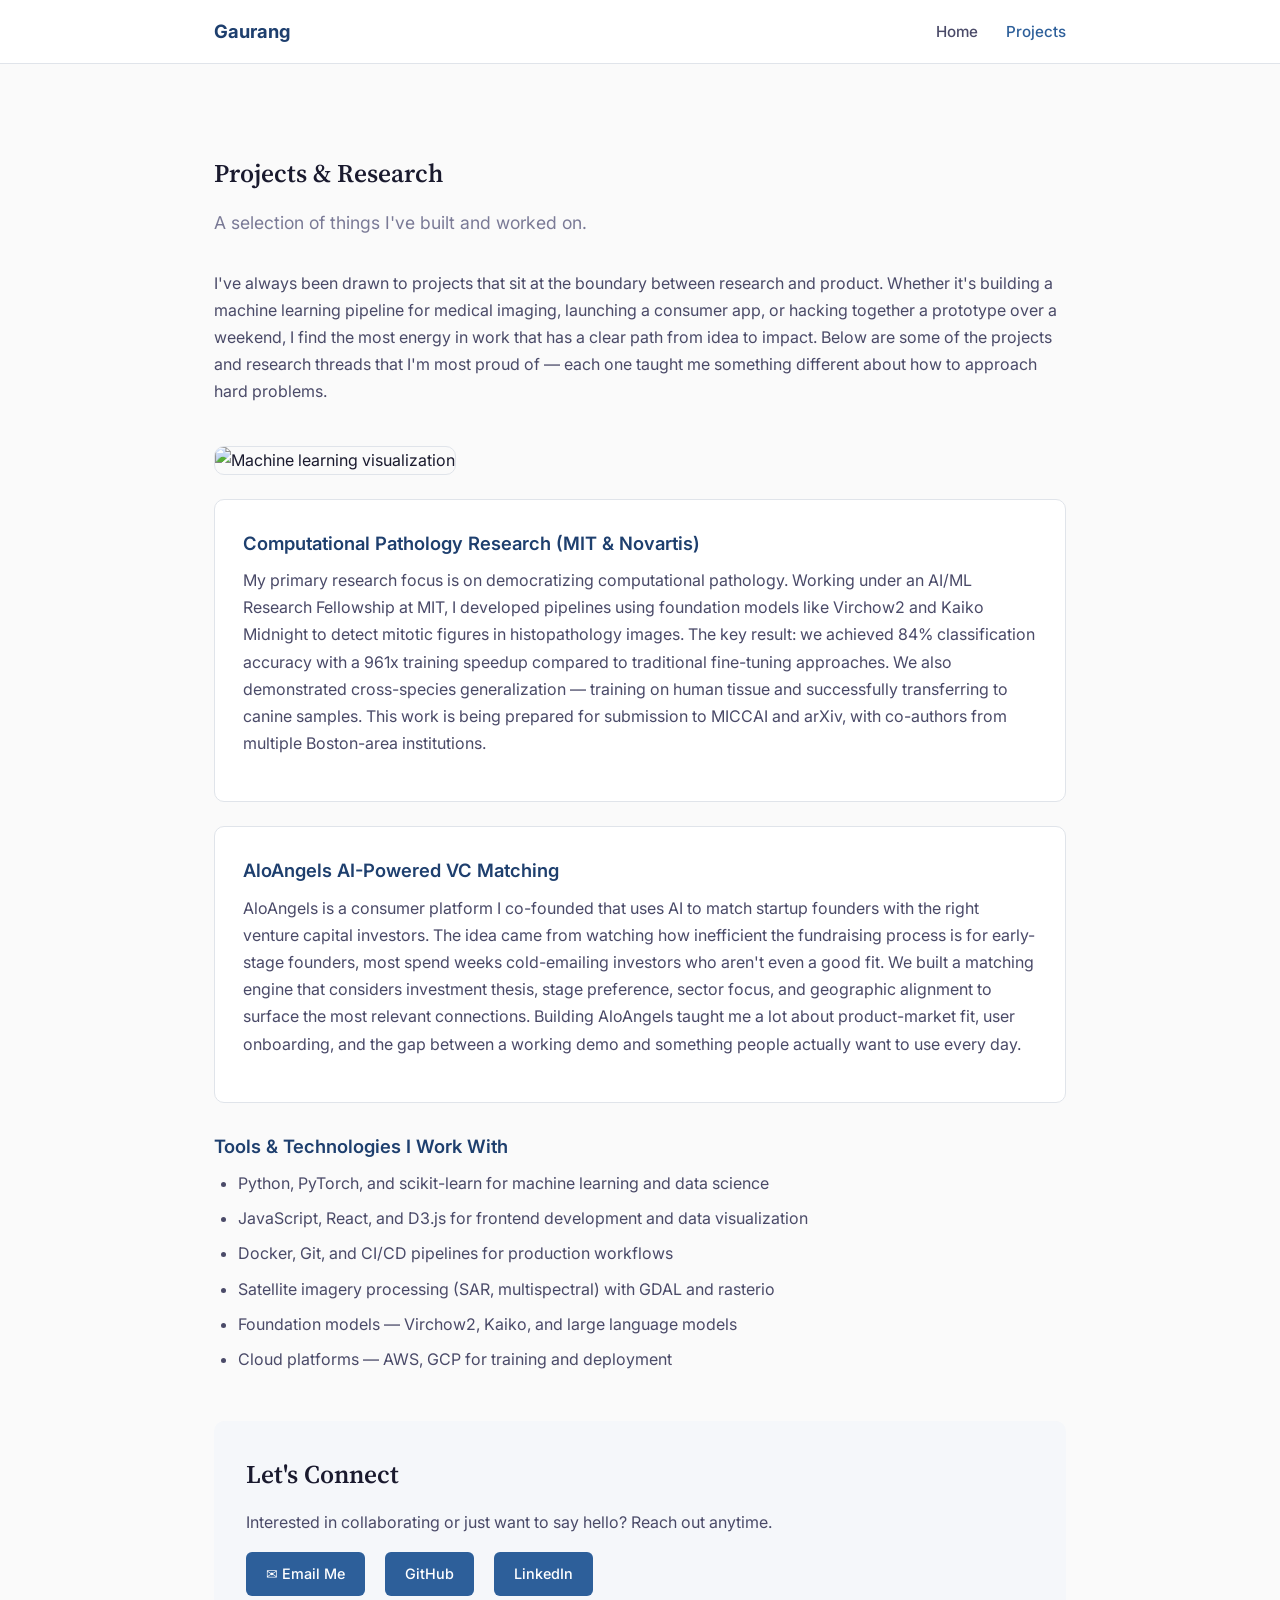
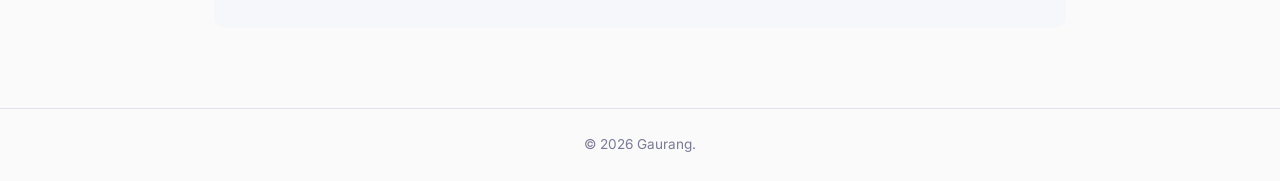
==== projects.html @ 9ffc1b49 "Files" ====
<!DOCTYPE html>
<html lang="en">
<head>
  <meta charset="UTF-8" />
  <meta name="viewport" content="width=device-width, initial-scale=1.0" />
  <title>Gaurang | Projects</title>
  <link rel="stylesheet" href="style.css" />
</head>
<body>

  <nav>
    <div class="nav-inner">
      <a href="index.html" class="site-name">Gaurang</a>
      <ul class="nav-links">
        <li><a href="index.html">Home</a></li>
        <li><a href="projects.html" class="active">Projects</a></li>
      </ul>
    </div>
  </nav>

  <div class="container">

    <h2>Projects &amp; Research</h2>
    <p class="subtitle">A selection of things I've built and worked on.</p>

    <p>
      I've always been drawn to projects that sit at the boundary between research and product. Whether
      it's building a machine learning pipeline for medical imaging, launching a consumer app, or hacking
      together a prototype over a weekend, I find the most energy in work that has a clear path from idea
      to impact. Below are some of the projects and research threads that I'm most proud of — each one
      taught me something different about how to approach hard problems.
    </p>

    <img
      src="https://images.unsplash.com/photo-1555949963-aa79dcee981c?w=900&h=400&fit=crop"
      alt="Machine learning visualization"
      class="content-image"
    />


    <div class="card">
      <h3>Computational Pathology Research (MIT &amp; Novartis)</h3>
      <p>
        My primary research focus is on democratizing computational pathology. Working under an AI/ML
        Research Fellowship at MIT, I developed pipelines using foundation models like Virchow2 and
        Kaiko Midnight to detect mitotic figures in histopathology images. The key result: we achieved
        84% classification accuracy with a 961x training speedup compared to traditional fine-tuning
        approaches. We also demonstrated cross-species generalization — training on human tissue and
        successfully transferring to canine samples. This work is being prepared for submission to
        MICCAI and arXiv, with co-authors from multiple Boston-area institutions.
      </p>
    </div>

    <div class="card">
      <h3>AloAngels AI-Powered VC Matching</h3>
      <p>
        AloAngels is a consumer platform I co-founded that uses AI to match startup founders with
        the right venture capital investors. The idea came from watching how inefficient the fundraising
        process is for early-stage founders, most spend weeks cold-emailing investors who aren't even
        a good fit. We built a matching engine that considers investment thesis, stage preference,
        sector focus, and geographic alignment to surface the most relevant connections. Building
        AloAngels taught me a lot about product-market fit, user onboarding, and the gap between
        a working demo and something people actually want to use every day.
      </p>
    </div>

    <h3>Tools &amp; Technologies I Work With</h3>
    <ul class="styled-list">
      <li>Python, PyTorch, and scikit-learn for machine learning and data science</li>
      <li>JavaScript, React, and D3.js for frontend development and data visualization</li>
      <li>Docker, Git, and CI/CD pipelines for production workflows</li>
      <li>Satellite imagery processing (SAR, multispectral) with GDAL and rasterio</li>
      <li>Foundation models — Virchow2, Kaiko, and large language models</li>
      <li>Cloud platforms — AWS, GCP for training and deployment</li>
    </ul>

    <div class="contact-section">
      <h2>Let's Connect</h2>
      <p>Interested in collaborating or just want to say hello? Reach out anytime.</p>
      <div class="contact-links">
        <a href="mailto:gaurang@example.com">✉ Email Me</a>
        <a href="https://github.com/gaurang56" target="_blank" rel="noopener noreferrer">GitHub</a>
        <a href="https://linkedin.com/gaurang-deka" target="_blank" rel="noopener noreferrer">LinkedIn</a>
      </div>
    </div>

  </div>

  <footer>
    &copy; 2026 Gaurang.
  </footer>

</body>
</html>
---- style.css ----
@import url('https://fonts.googleapis.com/css2?family=Inter:wght@400;500;600;700&family=Source+Serif+4:wght@400;600&display=swap');

*, *::before, *::after {
  margin: 0;
  padding: 0;
  box-sizing: border-box;
}

body {
  font-family: 'Inter', sans-serif;
  color: #1a1a2e;
  background-color: #fafafa;
  line-height: 1.7;
}

:root {
  --primary: #2d5f9a;
  --primary-dark: #1e3f6e;
  --accent: #e8731a;
  --bg-light: #f5f7fa;
  --bg-white: #ffffff;
  --text-dark: #1a1a2e;
  --text-mid: #4a4a68;
  --text-light: #7a7a96;
  --border: #e0e4ea;
}

nav {
  background-color: var(--bg-white);
  border-bottom: 1px solid var(--border);
  padding: 16px 0;
  position: sticky;
  top: 0;
  z-index: 100;
}

nav .nav-inner {
  max-width: 900px;
  margin: 0 auto;
  padding: 0 24px;
  display: flex;
  justify-content: space-between;
  align-items: center;
}

nav .site-name {
  font-weight: 700;
  font-size: 1.15rem;
  color: var(--primary-dark);
  text-decoration: none;
}

nav .nav-links {
  list-style: none;
  display: flex;
  gap: 28px;
}

nav .nav-links a {
  text-decoration: none;
  color: var(--text-mid);
  font-weight: 500;
  font-size: 0.95rem;
  transition: color 0.2s;
}

nav .nav-links a:hover,
nav .nav-links a.active {
  color: var(--primary);
}

.container {
  max-width: 900px;
  margin: 0 auto;
  padding: 48px 24px 80px;
}

h1 {
  font-family: 'Source Serif 4', serif;
  font-size: 2.4rem;
  font-weight: 600;
  color: var(--text-dark);
  margin-bottom: 8px;
}

h2 {
  font-family: 'Source Serif 4', serif;
  font-size: 1.6rem;
  font-weight: 600;
  color: var(--text-dark);
  margin-top: 40px;
  margin-bottom: 12px;
}

h3 {
  font-size: 1.15rem;
  font-weight: 600;
  color: var(--primary-dark);
  margin-top: 28px;
  margin-bottom: 8px;
}

p {
  color: var(--text-mid);
  margin-bottom: 16px;
  font-size: 1rem;
}

.subtitle {
  font-size: 1.1rem;
  color: var(--text-light);
  margin-bottom: 32px;
}

.hero {
  display: flex;
  gap: 40px;
  align-items: flex-start;
  margin-bottom: 40px;
}

.hero-text {
  flex: 1;
}

.hero-image {
  flex-shrink: 0;
}

.hero-image img {
  width: 200px;
  height: 200px;
  border-radius: 50%;
  object-fit: cover;
  border: 3px solid var(--border);
}

.content-image {
  width: 100%;
  max-height: 400px;
  object-fit: cover;
  border-radius: 10px;
  margin: 24px 0;
  border: 1px solid var(--border);
}

ul.styled-list, ol.styled-list {
  padding-left: 24px;
  margin-bottom: 20px;
}

ul.styled-list li, ol.styled-list li {
  color: var(--text-mid);
  margin-bottom: 8px;
  font-size: 1rem;
}

.card {
  background: var(--bg-white);
  border: 1px solid var(--border);
  border-radius: 10px;
  padding: 28px;
  margin-bottom: 24px;
}

.card h3 {
  margin-top: 0;
}

.contact-section {
  background: var(--bg-light);
  border-radius: 10px;
  padding: 32px;
  margin-top: 48px;
}

.contact-section h2 {
  margin-top: 0;
}

.contact-links {
  display: flex;
  gap: 20px;
  flex-wrap: wrap;
  margin-top: 12px;
}

.contact-links a {
  display: inline-flex;
  align-items: center;
  gap: 6px;
  padding: 10px 20px;
  background: var(--primary);
  color: #fff;
  text-decoration: none;
  border-radius: 6px;
  font-size: 0.9rem;
  font-weight: 500;
  transition: background 0.2s;
}

.contact-links a:hover {
  background: var(--primary-dark);
}

footer {
  text-align: center;
  padding: 24px;
  color: var(--text-light);
  font-size: 0.85rem;
  border-top: 1px solid var(--border);
}

@media (max-width: 640px) {
  .hero {
    flex-direction: column-reverse;
    align-items: center;
    text-align: center;
  }

  h1 {
    font-size: 1.8rem;
  }

  .contact-links {
    flex-direction: column;
  }
}
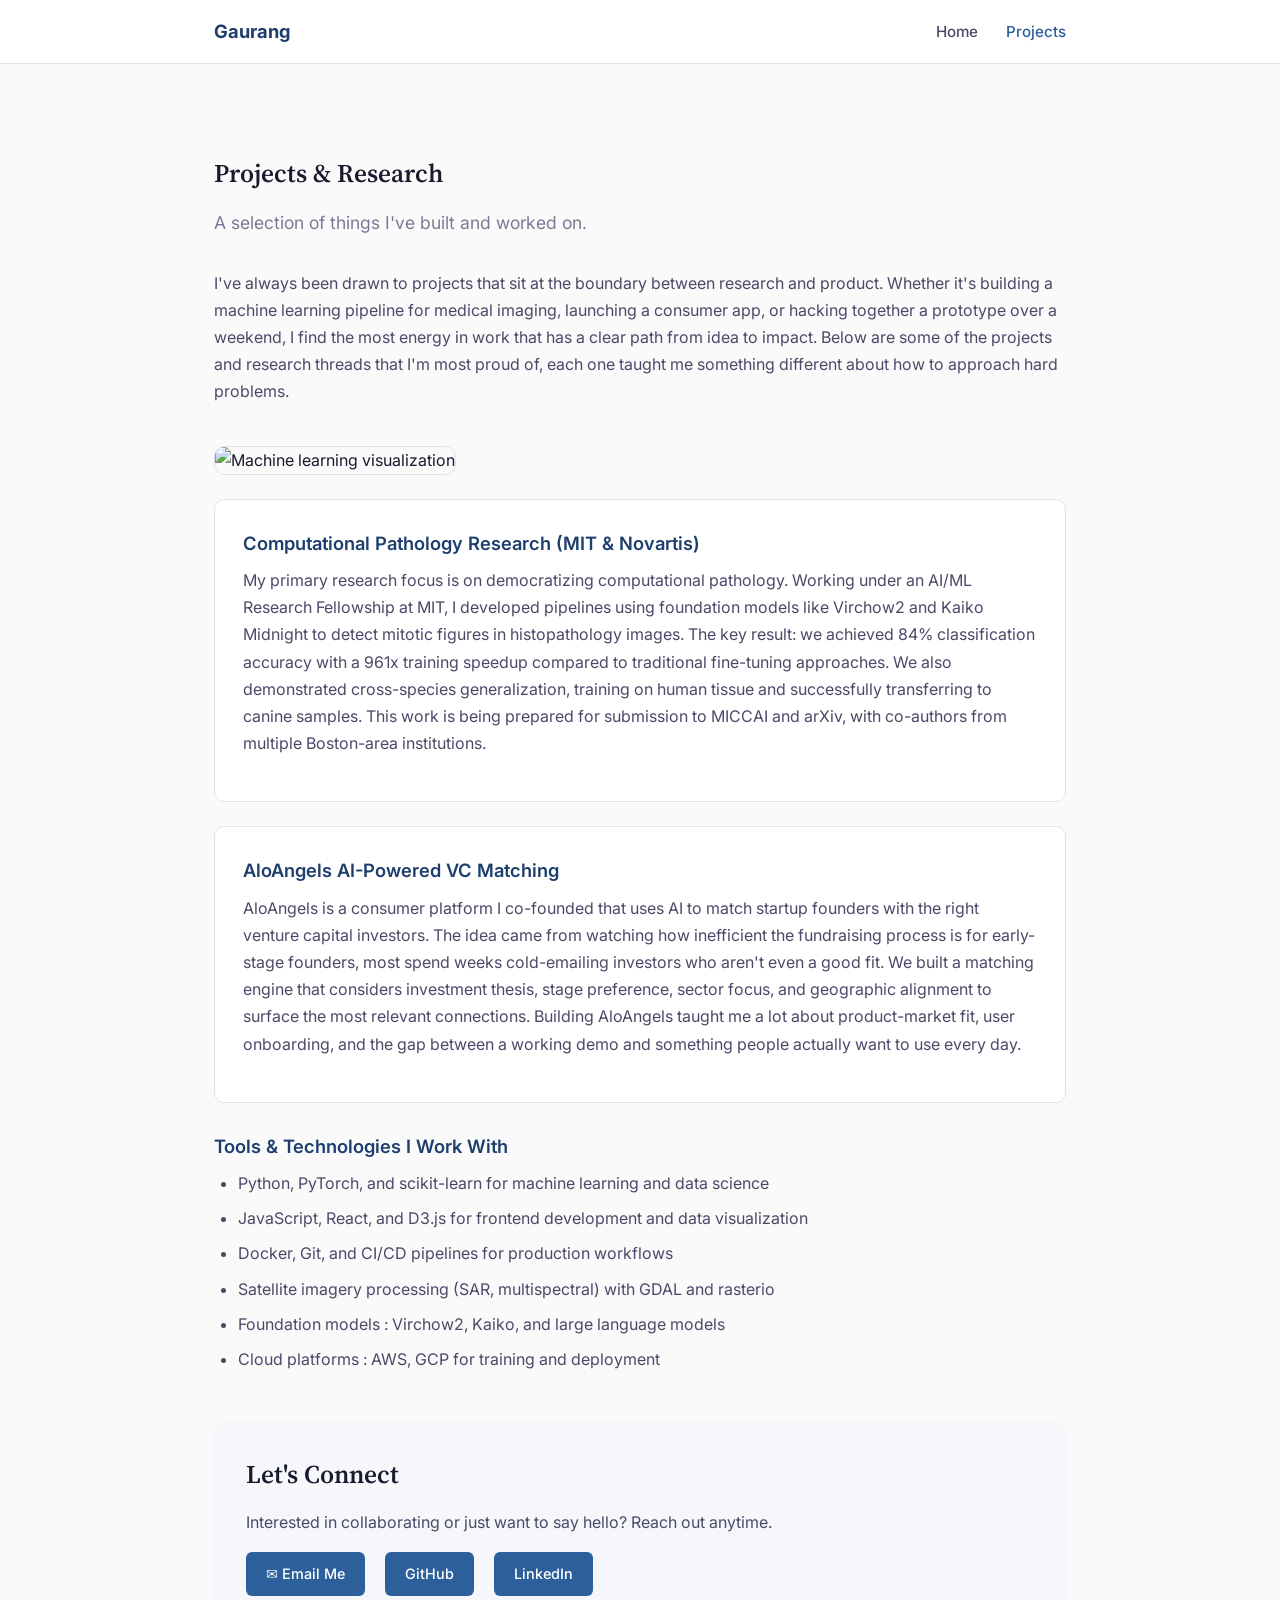
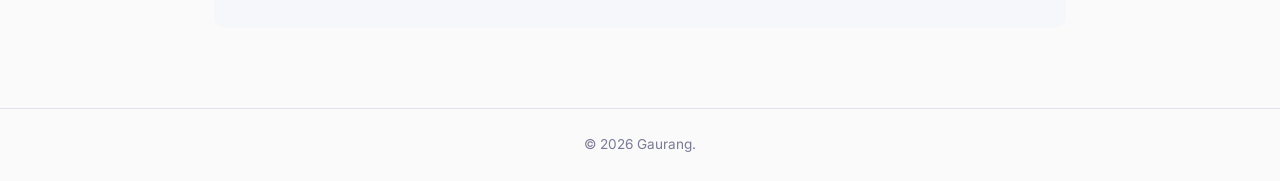
==== commit f647d30a: "Update projects.html" ====
--- a/projects.html
+++ b/projects.html
@@ -27,7 +27,7 @@
       I've always been drawn to projects that sit at the boundary between research and product. Whether
       it's building a machine learning pipeline for medical imaging, launching a consumer app, or hacking
       together a prototype over a weekend, I find the most energy in work that has a clear path from idea
-      to impact. Below are some of the projects and research threads that I'm most proud of — each one
+      to impact. Below are some of the projects and research threads that I'm most proud of, each one
       taught me something different about how to approach hard problems.
     </p>
 
@@ -45,7 +45,7 @@
         Research Fellowship at MIT, I developed pipelines using foundation models like Virchow2 and
         Kaiko Midnight to detect mitotic figures in histopathology images. The key result: we achieved
         84% classification accuracy with a 961x training speedup compared to traditional fine-tuning
-        approaches. We also demonstrated cross-species generalization — training on human tissue and
+        approaches. We also demonstrated cross-species generalization, training on human tissue and
         successfully transferring to canine samples. This work is being prepared for submission to
         MICCAI and arXiv, with co-authors from multiple Boston-area institutions.
       </p>
@@ -70,8 +70,8 @@
       <li>JavaScript, React, and D3.js for frontend development and data visualization</li>
       <li>Docker, Git, and CI/CD pipelines for production workflows</li>
       <li>Satellite imagery processing (SAR, multispectral) with GDAL and rasterio</li>
-      <li>Foundation models — Virchow2, Kaiko, and large language models</li>
-      <li>Cloud platforms — AWS, GCP for training and deployment</li>
+      <li>Foundation models : Virchow2, Kaiko, and large language models</li>
+      <li>Cloud platforms : AWS, GCP for training and deployment</li>
     </ul>
 
     <div class="contact-section">
@@ -80,7 +80,7 @@
       <div class="contact-links">
         <a href="mailto:gaurang@example.com">✉ Email Me</a>
         <a href="https://github.com/gaurang56" target="_blank" rel="noopener noreferrer">GitHub</a>
-        <a href="https://linkedin.com/gaurang-deka" target="_blank" rel="noopener noreferrer">LinkedIn</a>
+        <a href="https://www.linkedin.com/in/gaurang-deka/" target="_blank" rel="noopener noreferrer">LinkedIn</a>
       </div>
     </div>
 
